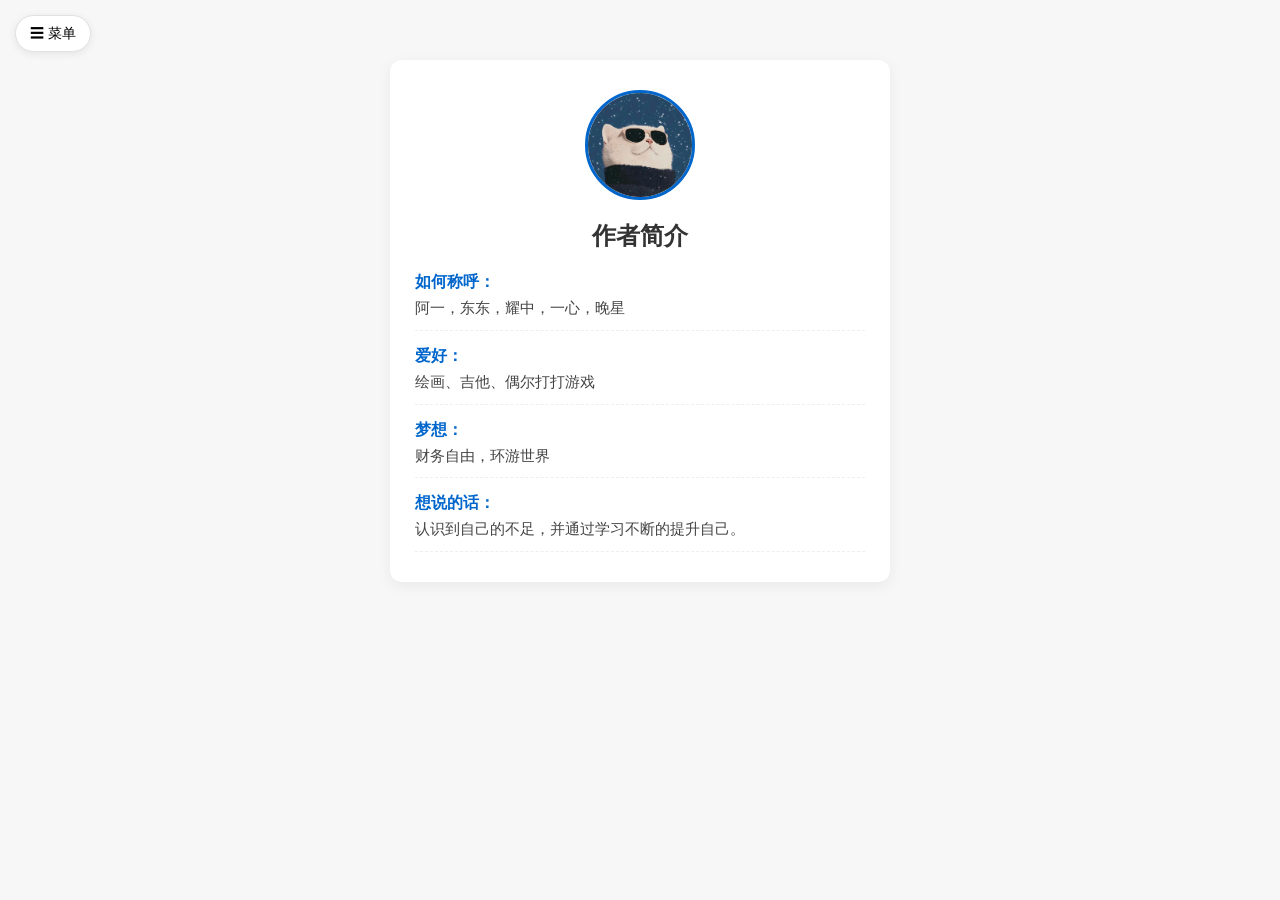
==== about.html @ 36ee95f9 "feat: implement multi-page navigation and portfolio archive - Add global dropdown menu for site-wide" ====
<!DOCTYPE html>
<html lang="zh-CN">
<head>
    <meta charset="UTF-8">
    <meta name="viewport" content="width=device-width, initial-scale=1.0">
    <title>关于我</title>
    <link rel="stylesheet" href="style.css">
</head>
<body>
    <!-- 左上角导航 -->
    <div class="nav-container">
        <button id="menu-toggle" class="menu-btn">☰ 菜单</button>
        <div id="dropdown-menu" class="dropdown-menu">
            <a href="index.html">🏠 2027展厅</a>
            <a href="history.html">📜 历史</a>
            <a href="about.html">👤 关于我</a>
        </div>
    </div>

    <main class="about-card">
        <div class="avatar-wrapper">
            <img src="images/avatar.jpg" alt="个人头像" onerror="this.src='images/placeholder.jpg'">
        </div>
        <h2>作者简介</h2>

        <div class="about-info">
            <div class="about-item">
                <span class="label">如何称呼：</span>
                <div class="content">阿一，东东，耀中，一心，晚星</div>
            </div>

            <div class="about-item">
                <span class="label">爱好：</span>
                <div class="content">绘画、吉他、偶尔打打游戏</div>
            </div>

            <div class="about-item">
                <span class="label">梦想：</span>
                <div class="content">财务自由，环游世界</div>
            </div>

            <div class="about-item">
                <span class="label">想说的话：</span>
                <div class="content">认识到自己的不足，并通过学习不断的提升自己。</div>
            </div>
        </div>
    </main>

    <script>
        const menuToggle = document.getElementById('menu-toggle');
        const dropdownMenu = document.getElementById('dropdown-menu');

        menuToggle.addEventListener('click', (e) => {
            e.stopPropagation();
            dropdownMenu.classList.toggle('show');
        });

        document.addEventListener('click', () => {
            dropdownMenu.classList.remove('show');
        });
    </script>
</body>
</html>
---- style.css ----
* {
    box-sizing: border-box;
    margin: 0;
    padding: 0;
}

body {
    font-family: -apple-system, BlinkMacSystemFont, "Segoe UI", Roboto, sans-serif;
    background-color: #f7f7f8;
    color: #333;
    padding: 20px;
}

header {
    text-align: center;
    margin-bottom: 30px;
}

header h1 {
    font-size: 1.8rem;
    margin-bottom: 8px;
}

header p {
    color: #666;
    font-size: 0.95rem;
}

/* 默认布局（手机端）：单列 1 x 12 上下下滑 */
.gallery-container {
    display: grid;
    grid-template-columns: 1fr; 
    gap: 20px;
    max-width: 1200px;
    margin: 0 auto;
}

/* 电脑端屏幕（宽度大于 768px）：自动切换为 4 列 x 3 行 */
@media (min-width: 768px) {
    .gallery-container {
        grid-template-columns: repeat(4, 1fr);
    }
}

.card {
    background: #fff;
    border-radius: 8px;
    overflow: hidden;
    box-shadow: 0 2px 8px rgba(0,0,0,0.06);
    display: flex;
    flex-direction: column;
}

.img-wrapper {
    width: 100%;
    aspect-ratio: 4 / 3; /* 固定图片宽高比 */
    background-color: #eee;
}

.img-wrapper img {
    width: 100%;
    height: 100%;
    object-fit: cover;
    display: block;
}

.card-info {
    padding: 12px 15px;
}

.card-info .month {
    display: inline-block;
    font-weight: bold;
    font-size: 0.9rem;
    color: #0066cc;
    margin-bottom: 6px;
}

.card-info .description {
    font-size: 0.85rem;
    color: #555;
    line-height: 1.4;
}

/* 增加卡片可點擊提示與懸浮動畫 */
.card {
    cursor: pointer;
    transition: transform 0.25s ease, box-shadow 0.25s ease;
}

.card:hover {
    transform: translateY(-5px);
    box-shadow: 0 8px 20px rgba(0,0,0,0.12);
}

/* Lightbox 燈箱全螢幕遮罩 */
.lightbox {
    display: none;
    position: fixed;
    top: 0;
    left: 0;
    width: 100vw;
    height: 100vh;
    background-color: rgba(0, 0, 0, 0.85);
    backdrop-filter: blur(8px); /* 毛玻璃模糊背景 */
    z-index: 1000;
    justify-content: center;
    align-items: center;
    padding: 20px;
    opacity: 0;
    transition: opacity 0.25s ease;
}

.lightbox.active {
    display: flex;
    opacity: 1;
}

/* 彈窗內容主體 */
.lightbox-content {
    max-width: 90vw;
    max-height: 90vh;
    display: flex;
    flex-direction: column;
    align-items: center;
    background: #ffffff;
    border-radius: 12px;
    overflow: hidden;
    box-shadow: 0 10px 30px rgba(0,0,0,0.5);
    animation: zoomIn 0.25s ease;
}

.lightbox-content img {
    max-width: 100%;
    max-height: 70vh;
    object-fit: contain;
    background-color: #111;
}

.lightbox-text {
    padding: 16px 20px;
    width: 100%;
    background: #ffffff;
    text-align: center;
}

.lightbox-month {
    display: block;
    font-weight: bold;
    color: #0066cc;
    font-size: 1rem;
    margin-bottom: 6px;
}

.lightbox-desc {
    color: #444;
    font-size: 0.95rem;
    line-height: 1.5;
}

/* 彈窗淡入動畫 */
@keyframes zoomIn {
    from {
        transform: scale(0.92);
        opacity: 0;
    }
    to {
        transform: scale(1);
        opacity: 1;
    }
}

/* ==================== 左上角导航菜单样式 ==================== */
.nav-container {
    position: fixed;
    top: 15px;
    left: 15px;
    z-index: 900;
}

.menu-btn {
    background: #ffffff;
    border: 1px solid #e0e0e0;
    padding: 8px 14px;
    border-radius: 20px;
    font-size: 0.9rem;
    cursor: pointer;
    box-shadow: 0 2px 8px rgba(0,0,0,0.08);
    transition: all 0.2s ease;
}

.menu-btn:hover {
    background: #f0f0f0;
}

.dropdown-menu {
    display: none;
    position: absolute;
    top: 40px;
    left: 0;
    background: #ffffff;
    border-radius: 8px;
    box-shadow: 0 4px 15px rgba(0,0,0,0.12);
    min-width: 120px;
    overflow: hidden;
    flex-direction: column;
}

.dropdown-menu.show {
    display: flex;
}

.dropdown-menu a {
    padding: 10px 16px;
    color: #333;
    text-decoration: none;
    font-size: 0.9rem;
    transition: background 0.2s ease;
}

.dropdown-menu a:hover {
    background: #f5f5f5;
    color: #0066cc;
}

/* ==================== 历史页面样式 ==================== */
.history-container {
    max-width: 600px;
    margin: 40px auto;
    display: flex;
    flex-direction: column;
    gap: 15px;
    padding: 0 15px;
}

.history-card {
    background: #ffffff;
    padding: 20px;
    border-radius: 10px;
    text-decoration: none;
    color: #333;
    box-shadow: 0 2px 8px rgba(0,0,0,0.06);
    transition: transform 0.2s ease, box-shadow 0.2s ease;
    display: block;
}

.history-card:hover {
    transform: translateY(-3px);
    box-shadow: 0 6px 15px rgba(0,0,0,0.1);
}

.history-card h3 {
    margin-bottom: 6px;
    color: #0066cc;
}

.history-card p {
    font-size: 0.85rem;
    color: #666;
}

/* ==================== 关于我页面样式 ==================== */
.about-card {
    max-width: 500px;
    margin: 40px auto;
    background: #ffffff;
    padding: 30px 25px;
    border-radius: 12px;
    box-shadow: 0 4px 15px rgba(0,0,0,0.06);
    text-align: center;
}

.avatar-wrapper {
    width: 110px;
    height: 110px;
    margin: 0 auto 20px auto;
    border-radius: 50%;
    overflow: hidden;
    border: 3px solid #0066cc;
}

.avatar-wrapper img {
    width: 100%;
    height: 100%;
    object-fit: cover;
}

.about-info {
    text-align: left;
    display: flex;
    flex-direction: column;
    gap: 15px;
    margin-top: 20px;
}

.about-item {
    border-bottom: 1px dashed #eee;
    padding-bottom: 10px;
}

.about-item .label {
    font-weight: bold;
    color: #0066cc;
    display: inline-block;
    margin-bottom: 4px;
}

.about-item .content {
    color: #444;
    font-size: 0.95rem;
    line-height: 1.5;
}
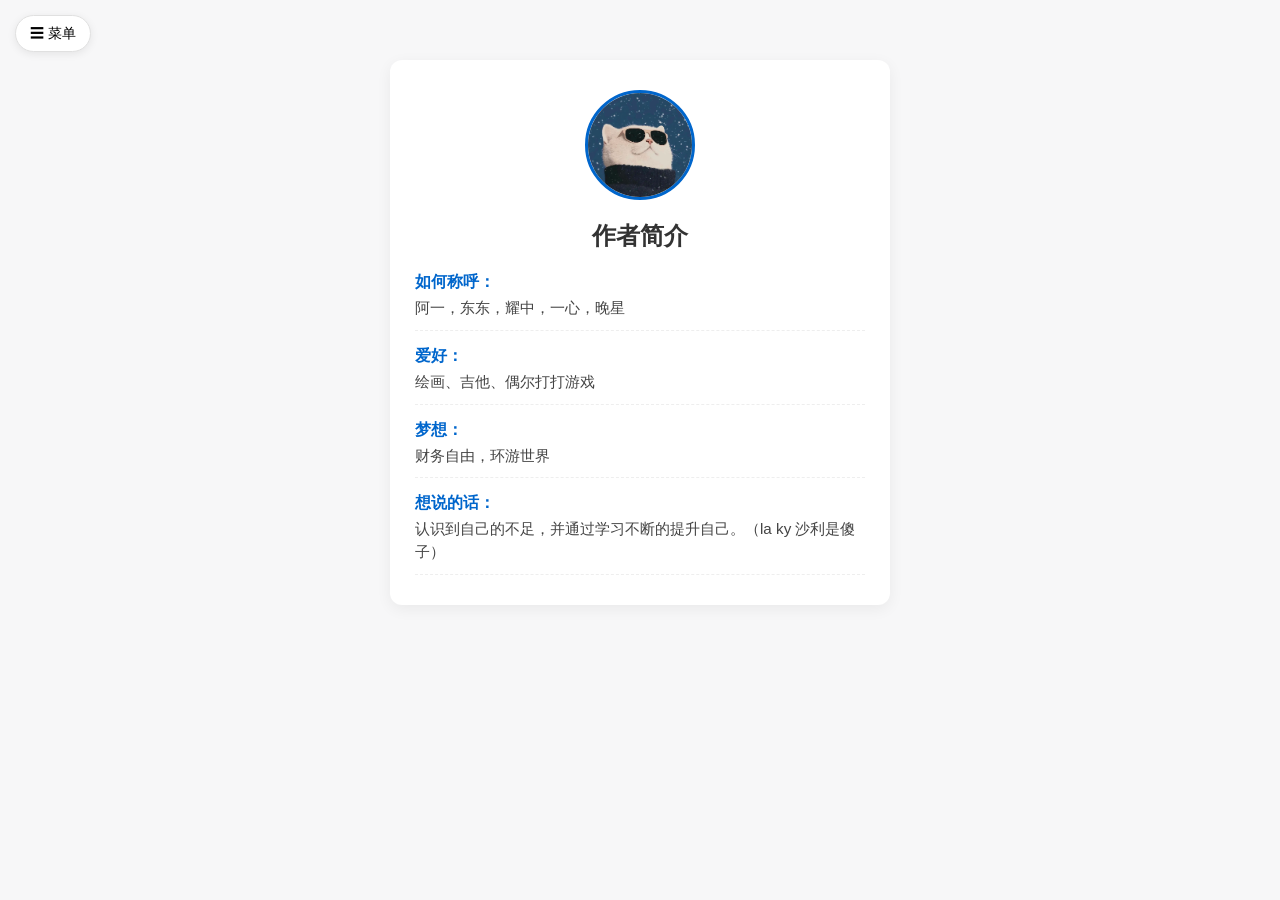
==== commit 889df476: "test" ====
--- a/about.html
+++ b/about.html
@@ -11,7 +11,7 @@
     <div class="nav-container">
         <button id="menu-toggle" class="menu-btn">☰ 菜单</button>
         <div id="dropdown-menu" class="dropdown-menu">
-            <a href="index.html">🏠 2027展厅</a>
+            <a href="index.html">🏠 最新展厅</a>
             <a href="history.html">📜 历史</a>
             <a href="about.html">👤 关于我</a>
         </div>
@@ -41,7 +41,7 @@
 
             <div class="about-item">
                 <span class="label">想说的话：</span>
-                <div class="content">认识到自己的不足，并通过学习不断的提升自己。</div>
+                <div class="content">认识到自己的不足，并通过学习不断的提升自己。（la ky 沙利是傻子）</div>
             </div>
         </div>
     </main>
--- a/style.css
+++ b/style.css
@@ -14,6 +14,7 @@
 header {
     text-align: center;
     margin-bottom: 30px;
+    padding-top: 45px; /* 避开左上角悬浮菜单 */
 }
 
 header h1 {
